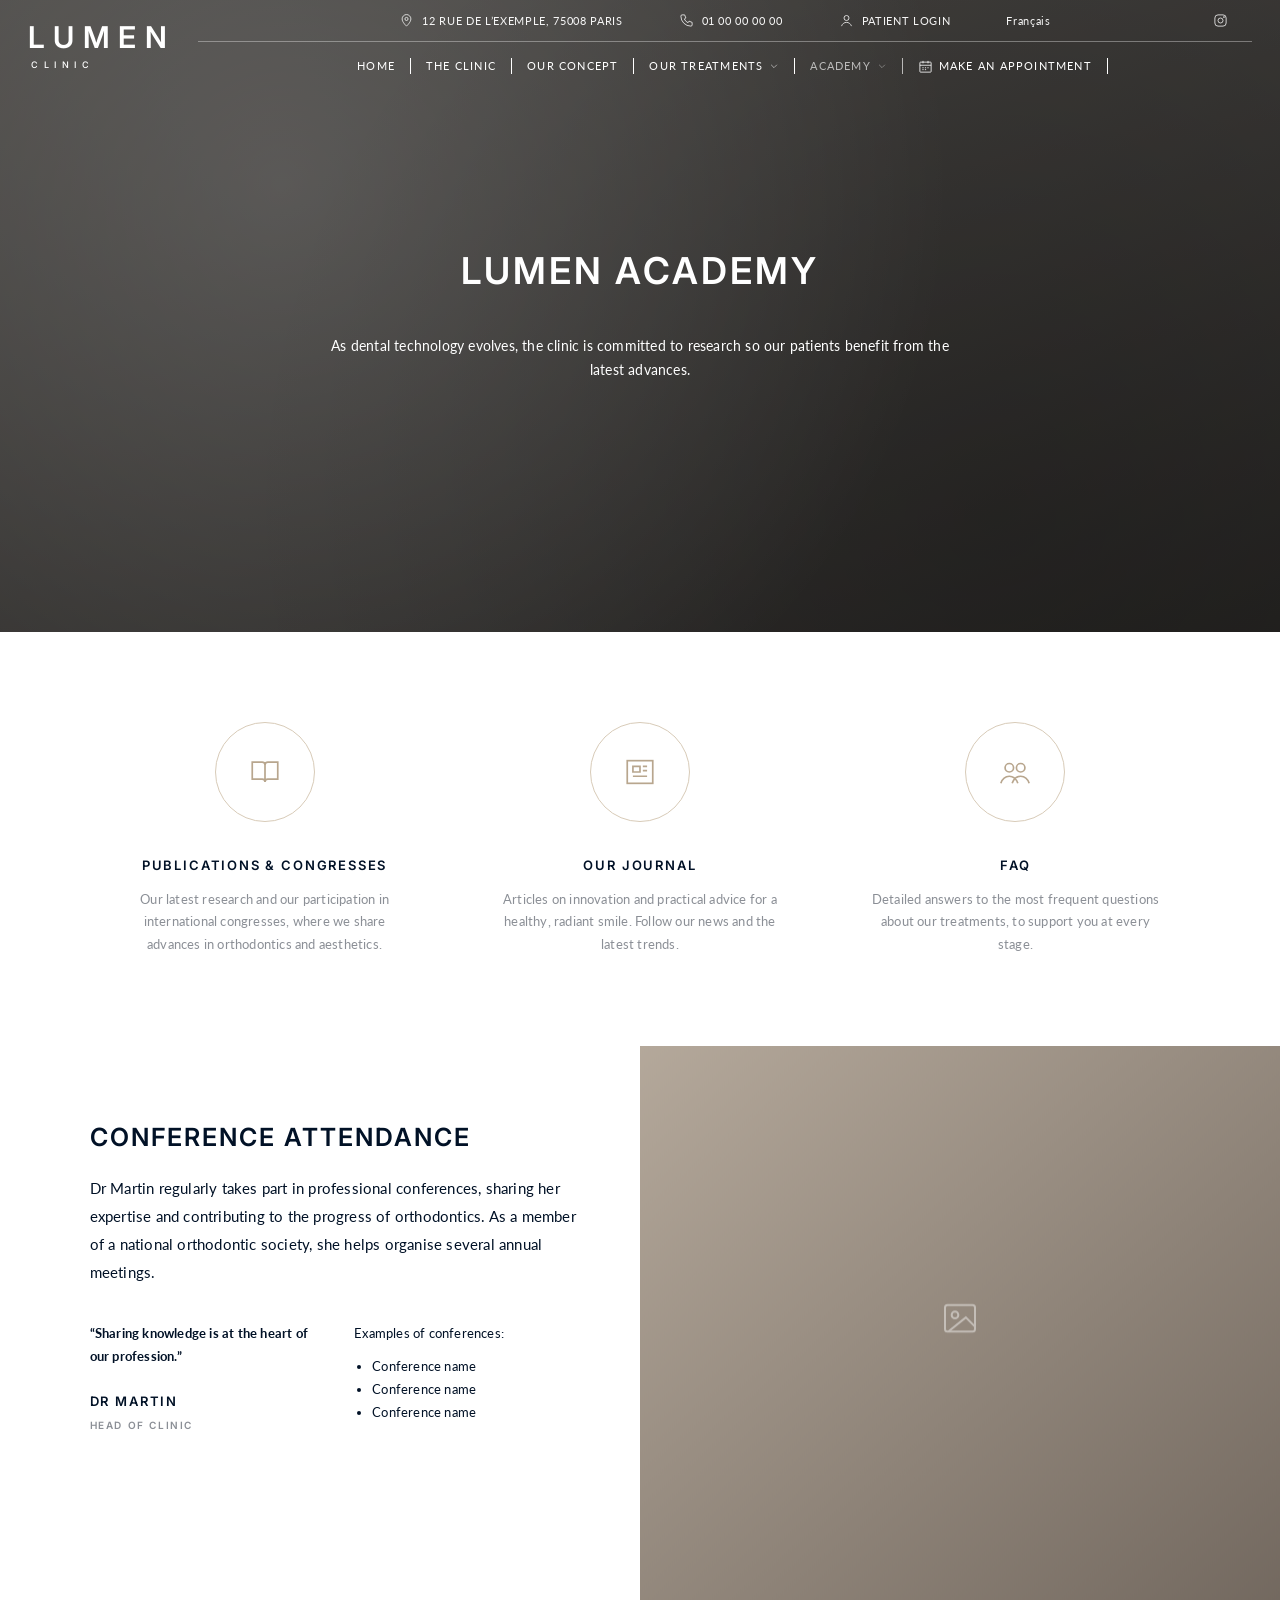
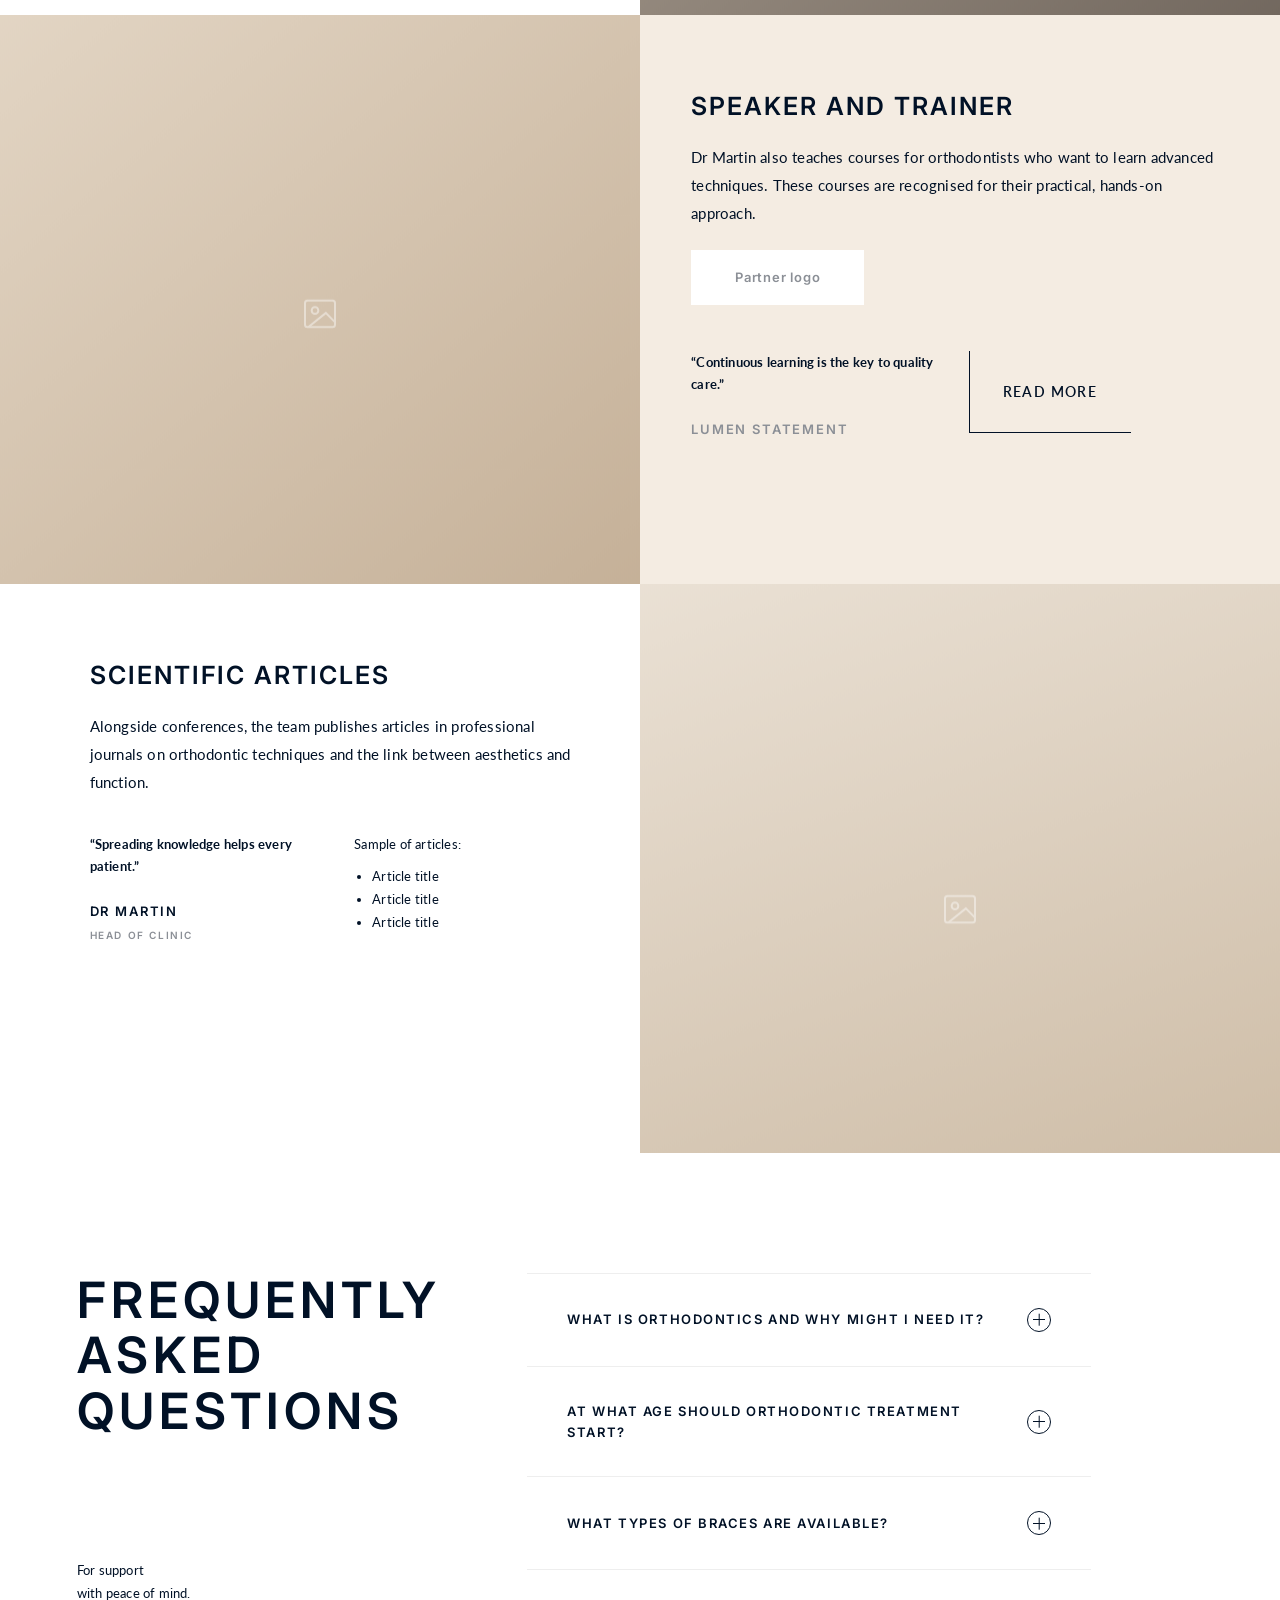
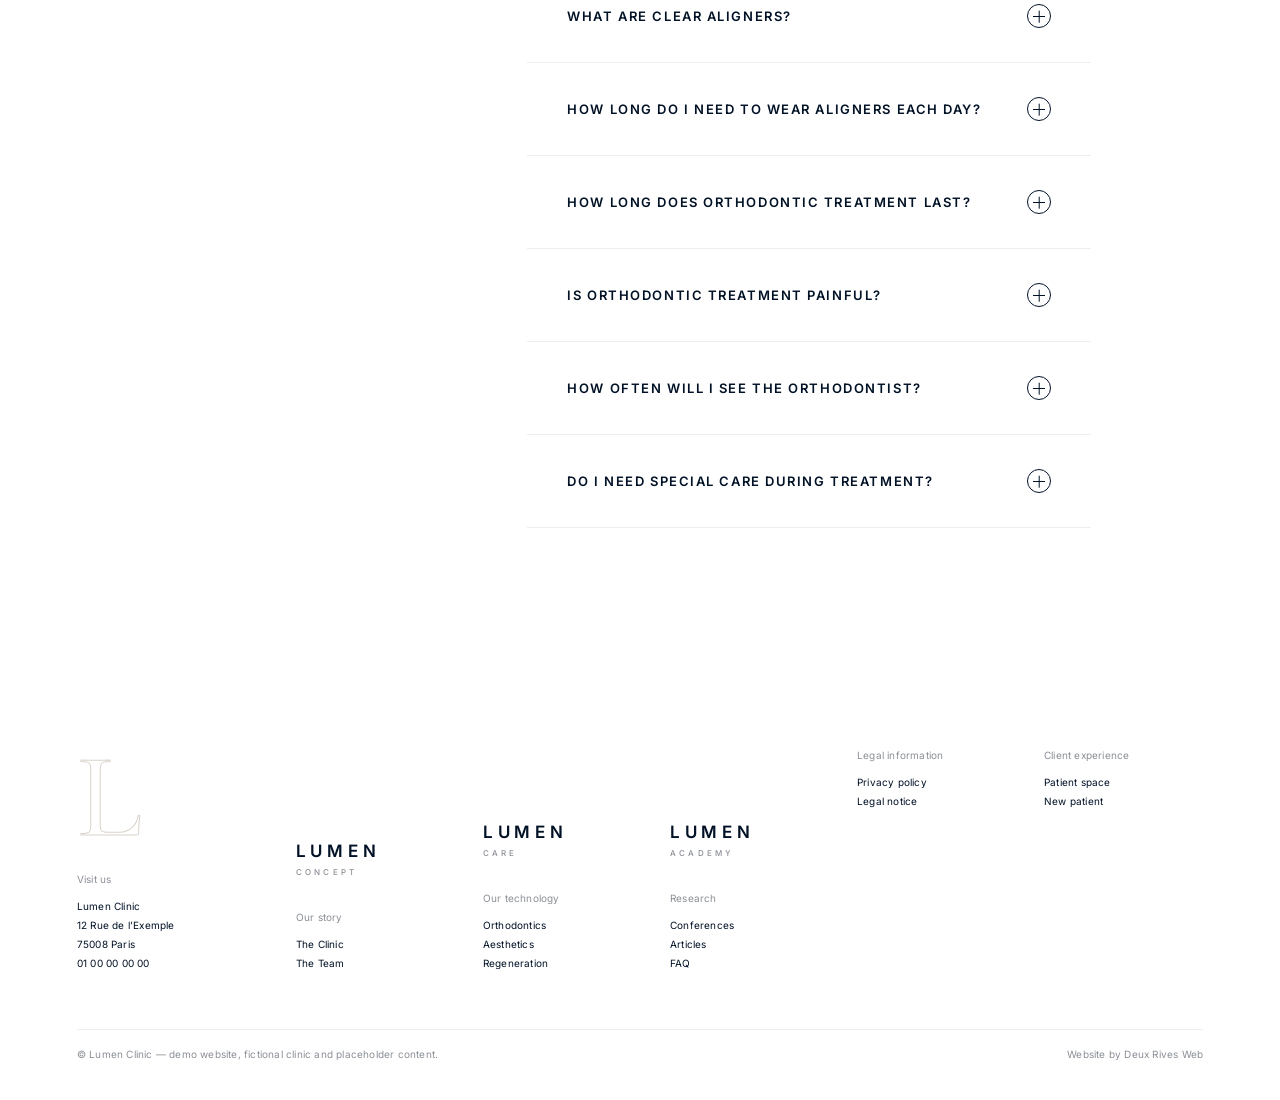
==== academy/index.html @ 7d4338a7 "Add Lumen Clinic demo site with matched animations and scroll fix Static 8-page clinic website templ" ====
<!DOCTYPE html>
<html lang="en">
<head>
<meta charset="utf-8">
<meta name="viewport" content="width=device-width, initial-scale=1">
<title>Academy — Lumen Clinic</title>
<meta name="description" content="Research, publications, journal and frequently asked questions.">
<link rel="preconnect" href="https://fonts.googleapis.com"><link rel="preconnect" href="https://fonts.gstatic.com" crossorigin>
<link href="https://fonts.googleapis.com/css2?family=Cormorant+Garamond:wght@500&family=Inter:wght@400;500;600&family=Lato:wght@400;600;700&display=swap" rel="stylesheet">
<link rel="stylesheet" href="../assets/style.css">
<noscript><style>.page-trans{display:none}[data-anim],.reveal{opacity:1!important;transform:none!important}</style></noscript>
</head>
<body>
<div class="page-trans" aria-hidden="true"></div>

<a class="sr-only" href="#main">Skip to content</a>
<header class="site-header">
  <div class="inner">
    <a class="logo" href="../" aria-label="Lumen Clinic — home"><span class="w1">LUMEN</span><span class="w2">CLINIC</span></a>
    <div class="right">
      <div class="topbar">
        <a href="#"><svg viewBox="0 0 24 24"><path d="M12 21s-7-6.2-7-11.5A7 7 0 0 1 19 9.5C19 14.8 12 21 12 21z"/><circle cx="12" cy="9.5" r="2.5"/></svg>12 Rue de l’Exemple, 75008 Paris</a>
        <a href="#"><svg viewBox="0 0 24 24"><path d="M5 3h4l2 5-2.5 1.5a11 11 0 0 0 6 6L16 13l5 2v4a2 2 0 0 1-2 2A16 16 0 0 1 3 5a2 2 0 0 1 2-2z"/></svg>01 00 00 00 00</a>
        <a href="#"><svg viewBox="0 0 24 24"><circle cx="12" cy="8" r="4"/><path d="M4 21c1.5-4 4.5-6 8-6s6.5 2 8 6"/></svg>Patient login</a>
        <a class="lang" href="#">Français</a>
        <a class="ig" href="#" aria-label="Instagram"><svg viewBox="0 0 24 24"><rect x="3" y="3" width="18" height="18" rx="5"/><circle cx="12" cy="12" r="4"/><circle cx="17.5" cy="6.5" r=".8"/></svg></a>
      </div>
      <nav class="nav" aria-label="Main"><ul><li><a href="../">Home</a></li><li><a href="../the-clinic/">The Clinic</a></li><li><a href="../our-concept/">Our Concept</a></li><li><a href="../our-treatments/">Our Treatments<svg class="chev" viewBox="0 0 24 24"><path d="M5 9l7 7 7-7"/></svg></a><ul class="sub"><li><a href="../orthodontics/">Orthodontics</a></li><li><a href="../aesthetics/">Aesthetics</a></li><li><a href="../regenerating/">Regenerating</a></li></ul></li><li class="current"><a href="../academy/">Academy<svg class="chev" viewBox="0 0 24 24"><path d="M5 9l7 7 7-7"/></svg></a><ul class="sub"><li><a href="../academy/#research">Research</a></li><li><a href="../academy/#publications">Publications</a></li><li><a href="../academy/#journal">Journal</a></li><li><a href="../academy/#faq">FAQ</a></li></ul></li><li><a href="#" data-book><svg viewBox="0 0 24 24"><rect x="3" y="5" width="18" height="16" rx="1"/><path d="M3 10h18M8 3v4M16 3v4M7 14h2M11 14h2M15 14h2M7 17h2M11 17h2"/></svg>Make an appointment</a></li></ul></nav>
    </div>
    <button class="menu-toggle" type="button">Menu</button>
  </div>
</header>
<div class="scrim"></div>
<aside class="side" aria-label="Menu"><button class="close" type="button" aria-label="Close">×</button><a href="../">Home</a><a href="../the-clinic/">The Clinic</a><a href="../our-concept/">Our Concept</a><a href="../our-treatments/">Our Treatments</a><div class="subl"><a href="../orthodontics/">Orthodontics</a><a href="../aesthetics/">Aesthetics</a><a href="../regenerating/">Regenerating</a></div><a href="../academy/">Academy</a><div class="subl"><a href="../academy/#research">Research</a><a href="../academy/#publications">Publications</a><a href="../academy/#journal">Journal</a><a href="../academy/#faq">FAQ</a></div><a href="#" data-book>Make an appointment</a></aside>
<main id="main">

<section class="hero hero-center" style="min-height:632px"><div class="vid lab shade" data-parallax="0.4"></div>
  <div class="content"><h1 class="t-lg">Lumen Academy</h1><p data-split>As dental technology evolves, the clinic is committed to research so our patients benefit from the latest advances.</p></div>
</section>

<section class="features bg-white">
  <div><div class="ico" data-anim="grow-in"><svg viewBox="0 0 24 24"><path d="M3 5h7a2 2 0 0 1 2 2v12a2 2 0 0 0-2-2H3zM21 5h-7a2 2 0 0 0-2 2v12a2 2 0 0 1 2-2h7z"/></svg></div><h5 class="t-sm" data-anim="fade-in-from-bottom" data-delay="100">Publications &amp; congresses</h5><p data-anim="fade-in-from-bottom" data-delay="100">Our latest research and our participation in international congresses, where we share advances in orthodontics and aesthetics.</p></div>
  <div id="journal"><div class="ico" data-anim="grow-in" data-delay="200"><svg viewBox="0 0 24 24"><rect x="3" y="4" width="18" height="16"/><path d="M7 8h5v4H7zM14 8h3M14 11h3M7 15h10"/></svg></div><h5 class="t-sm" data-anim="fade-in-from-bottom" data-delay="300">Our journal</h5><p data-anim="fade-in-from-bottom" data-delay="300">Articles on innovation and practical advice for a healthy, radiant smile. Follow our news and the latest trends.</p></div>
  <div><div class="ico" data-anim="grow-in" data-delay="400"><svg viewBox="0 0 24 24"><circle cx="8" cy="9" r="3"/><circle cx="16" cy="9" r="3"/><path d="M2 20c1-3 3.5-5 6-5s5 2 6 5M10 20c1-3 3.5-5 6-5s5 2 6 5"/></svg></div><h5 class="t-sm" data-anim="fade-in-from-bottom" data-delay="500">FAQ</h5><p data-anim="fade-in-from-bottom" data-delay="500">Detailed answers to the most frequent questions about our treatments, to support you at every stage.</p></div>
</section>

<section class="split-img bg-white" id="research">
  <div class="txt" data-anim="fade-in-from-bottom"><h2 class="t-md no-split">Conference attendance</h2>
    <p class="lead">Dr Martin regularly takes part in professional conferences, sharing her expertise and contributing to the progress of orthodontics. As a member of a national orthodontic society, she helps organise several annual meetings.</p>
    <div class="meta"><div><b>“Sharing knowledge is at the heart of our profession.”</b><span class="t-sm">Dr Martin</span><br><span class="t-xs muted">Head of clinic</span></div><div>Examples of conferences:<ul><li>Conference name</li><li>Conference name</li><li>Conference name</li></ul></div></div></div>
  <div class="pwrap" data-anim="fade-in"><div class="ph v4" style="" role="img" aria-label="Placeholder image" data-parallax="0.08"></div></div>
</section>

<section class="split-img alt" id="speaker">
  <div class="pwrap" data-anim="fade-in"><div class="ph v1" style="" role="img" aria-label="Placeholder image" data-parallax="0.08"></div></div>
  <div class="txt" data-anim="fade-in-from-bottom"><h2 class="t-md no-split">Speaker and trainer</h2>
    <p class="lead">Dr Martin also teaches courses for orthodontists who want to learn advanced techniques. These courses are recognised for their practical, hands-on approach.</p>
    <span class="logo-box">Partner logo</span>
    <div class="meta"><div><b>“Continuous learning is the key to quality care.”</b><span class="t-sm muted">Lumen statement</span></div><div><a class="btn" href="#">Read more</a></div></div></div>
</section>

<section class="split-img bg-white" id="publications">
  <div class="txt" data-anim="fade-in-from-bottom"><h2 class="t-md no-split">Scientific articles</h2>
    <p class="lead">Alongside conferences, the team publishes articles in professional journals on orthodontic techniques and the link between aesthetics and function.</p>
    <div class="meta"><div><b>“Spreading knowledge helps every patient.”</b><span class="t-sm">Dr Martin</span><br><span class="t-xs muted">Head of clinic</span></div><div>Sample of articles:<ul><li>Article title</li><li>Article title</li><li>Article title</li></ul></div></div></div>
  <div class="pwrap" data-anim="fade-in"><div class="ph v3" style="" role="img" aria-label="Placeholder image" data-parallax="0.08"></div></div>
</section>

<section class="faq bg-white" id="faq">
  <div class="head"><h2 class="t-xl">Frequently<br>asked<br>questions</h2><p>For support<br>with peace of mind.</p></div>
  <div class="acc"><details><summary>What is orthodontics and why might I need it?<i></i></summary><div class="ans"><p>Orthodontics corrects the position of the teeth and jaws. It improves appearance, but also chewing, speech and long-term oral health.</p></div></details><details><summary>At what age should orthodontic treatment start?<i></i></summary><div class="ans"><p>A first check is recommended around age 7. Treatment can then start at the right moment, and adults can be treated at any age.</p></div></details><details><summary>What types of braces are available?<i></i></summary><div class="ans"><p>External braces (metal or ceramic), internal braces placed behind the teeth, clear aligners and removable appliances for children.</p></div></details><details><summary>What are clear aligners?<i></i></summary><div class="ans"><p>A series of transparent, removable trays that move the teeth step by step according to a digital plan.</p></div></details><details><summary>How long do I need to wear aligners each day?<i></i></summary><div class="ans"><p>Usually around 22 hours a day, removing them only to eat and brush your teeth.</p></div></details><details><summary>How long does orthodontic treatment last?<i></i></summary><div class="ans"><p>Most treatments last between 12 and 24 months, depending on the complexity of the case.</p></div></details><details><summary>Is orthodontic treatment painful?<i></i></summary><div class="ans"><p>You may feel some pressure for a few days after each adjustment. It is usually mild and short-lived.</p></div></details><details><summary>How often will I see the orthodontist?<i></i></summary><div class="ans"><p>Generally every 6 to 10 weeks, with some follow-ups possible remotely.</p></div></details><details><summary>Do I need special care during treatment?<i></i></summary><div class="ans"><p>Careful brushing, regular check-ups and a few food precautions with fixed braces.</p></div></details></div>
</section>
</main>

<footer class="site-footer">
  <div class="foot-grid" data-anim="fade-in">
    <div><div class="mark ghost">L</div><h6 style="margin-top:28px">Visit us</h6><address>Lumen Clinic<br>12 Rue de l’Exemple<br>75008 Paris<br>01 00 00 00 00</address></div>
    <div><div class="sub-mark"><b>LUMEN</b><i>CONCEPT</i></div><h6>Our story</h6><a href="../the-clinic/">The Clinic</a><a href="../the-clinic/#team">The Team</a></div>
    <div><div class="sub-mark"><b>LUMEN</b><i>CARE</i></div><h6>Our technology</h6><a href="../orthodontics/">Orthodontics</a><a href="../aesthetics/">Aesthetics</a><a href="../regenerating/">Regeneration</a></div>
    <div><div class="sub-mark"><b>LUMEN</b><i>ACADEMY</i></div><h6>Research</h6><a href="../academy/#research">Conferences</a><a href="../academy/#publications">Articles</a><a href="../academy/#faq">FAQ</a></div>
    <div class="foot-legal"><h6>Legal information</h6><a href="#">Privacy policy</a><a href="#">Legal notice</a></div>
    <div class="foot-legal"><h6>Client experience</h6><a href="#">Patient space</a><a href="#" data-book>New patient</a></div>
  </div>
  <div class="foot-bottom"><span>© Lumen Clinic — demo website, fictional clinic and placeholder content.</span><span>Website by Deux Rives Web</span></div>
</footer>
<div class="modal" role="dialog" aria-modal="true" aria-label="Book an appointment"><div class="card"><button class="x" type="button" aria-label="Close">×</button>
  <h3>In need of an appointment?</h3><p>Book online in a few clicks, or call the clinic and our team will find a slot with you.</p>
  <div class="btn-row"><a class="btn" href="#">Book online</a><a class="btn r" href="#">Call 01 00 00 00 00</a></div></div></div>
<script src="../assets/main.js"></script>
</body>
</html>
---- assets/style.css ----
/* Lumen Clinic — demo template. Layout system rebuilt for Deux Rives Web demos. */
:root{
  --navy:#011126;
  --ink:#0a0a0a;
  --cream:#f4ece2;
  --header:#fcf6ef;
  --blush:#fcf6ef;
  --sand:#eadece;
  --stone:#dacfc0;
  --band:#f2eae4;
  --paper:#f8f2ec;
  --white:#ffffff;
  --muted:#8b8f96;
  --line:rgba(1,17,38,.22);
  --serif:"Cormorant Garamond", Georgia, "Times New Roman", serif;
  --sans:"Lato", "Helvetica Neue", Arial, sans-serif;
  --display:"Inter", "Helvetica Neue", Arial, sans-serif;
  --pad:5vw;
}
*{box-sizing:border-box}
/* Scroll fix vs. the reference site: never combine body{overflow:hidden} with html,body{overscroll-behavior:none}.
   That pair makes <body> a scroll container that swallows wheel/trackpad scrolling in Chromium browsers.
   We clip horizontal overflow with 'clip' (no scroll container is created) and leave overscroll-behavior alone. */
html{overflow-x:clip}
body{overflow-x:clip;margin:0;background:var(--cream);color:var(--navy);font:400 14px/1.75 var(--sans);letter-spacing:.2px;-webkit-font-smoothing:antialiased}
img{max-width:100%;display:block}
a{color:inherit;text-decoration:none}
h1,h2,h3,h4,h5,h6,p{margin:0}
p+p{margin-top:1.25em}
.sr-only{position:absolute;width:1px;height:1px;overflow:hidden;clip:rect(0 0 0 0)}

/* ---------- Type ---------- */
.t-hero{font:600 44px/1.25 var(--sans);letter-spacing:.2em;text-transform:uppercase}
.t-xl{font:600 50px/1.11 var(--display);letter-spacing:.1em;text-transform:uppercase}
.t-lg{font:600 37px/1.2 var(--display);letter-spacing:.08em;text-transform:uppercase}
.t-md{font:600 25px/1.3 var(--display);letter-spacing:.08em;text-transform:uppercase}
.t-sm{font:600 13px/1.5 var(--display);letter-spacing:.14em;text-transform:uppercase}
.t-xs{font:600 10px/1.5 var(--display);letter-spacing:.16em;text-transform:uppercase}
.t-lead{font:400 15px/1.85 var(--sans)}
.t-big-num{font:600 92px/1 var(--display);letter-spacing:.04em}
.center{text-align:center}
.muted{color:var(--muted)}
.white{color:#fff}

/* ---------- Buttons (L-shaped outline) ---------- */
.btn{position:relative;display:inline-flex;align-items:center;justify-content:center;min-height:82px;padding:0 34px;font:600 14px/1 var(--sans);letter-spacing:.1em;text-transform:uppercase;color:inherit;background:none;border:0;cursor:pointer;transition:background .3s,color .3s}
.btn::before,.btn::after{content:"";position:absolute;background:currentColor;transition:transform .4s ease}
.btn::after{left:0;right:0;bottom:0;height:1px}
.btn::before{top:0;bottom:0;width:1px;left:0}
.btn.r::before{left:auto;right:0}
.btn:hover{background:rgba(1,17,38,.05)}
.btn.light:hover{background:rgba(255,255,255,.1)}
.btn:hover::after{transform:scaleX(1.06)}
.btn-row{display:flex;gap:24px;flex-wrap:wrap}

/* ---------- Placeholder media ---------- */
.ph{position:relative;overflow:hidden;background:linear-gradient(140deg,#d9ccbb,#b8a690);min-height:120px}
.ph::after{content:"";position:absolute;inset:0;background:url("data:image/svg+xml,%3Csvg xmlns='http://www.w3.org/2000/svg' viewBox='0 0 24 24' fill='none' stroke='white' stroke-width='1.2'%3E%3Crect x='3' y='4' width='18' height='16' rx='1.5'/%3E%3Ccircle cx='9' cy='10' r='2'/%3E%3Cpath d='M21 17l-5.5-5.5L5 20'/%3E%3C/svg%3E") center/40px no-repeat;opacity:.45}
.ph.v1{background:linear-gradient(140deg,#e4d7c6,#c3ae95)}
.ph.v2{background:linear-gradient(140deg,#cfc6bb,#8f857a)}
.ph.v3{background:linear-gradient(160deg,#ebe2d6,#cbb9a2)}
.ph.v4{background:linear-gradient(140deg,#b9ad9f,#6f655c)}
.ph.v5{background:linear-gradient(140deg,#d8d2c9,#a69d92)}
.ph.v6{background:linear-gradient(140deg,#e9dccb,#d0b89b)}
.ph.dark{background:linear-gradient(140deg,#4a4642,#1e1c1a)}
.ph.noicon::after{display:none}
.ph.person::after{background-image:url("data:image/svg+xml,%3Csvg xmlns='http://www.w3.org/2000/svg' viewBox='0 0 24 24' fill='none' stroke='white' stroke-width='1.1'%3E%3Ccircle cx='12' cy='8' r='4'/%3E%3Cpath d='M4 21c1.5-4.5 5-6.5 8-6.5s6.5 2 8 6.5'/%3E%3C/svg%3E");background-size:70px}
.ph img{width:100%;height:100%;object-fit:cover}
/* "video" backgrounds */
.vid{position:absolute;inset:0;overflow:hidden;background:#a9a39b}
.vid::before{content:"";position:absolute;inset:-20%;background:radial-gradient(circle at 30% 40%,rgba(255,255,255,.22),transparent 45%),radial-gradient(circle at 70% 65%,rgba(0,0,0,.18),transparent 50%);animation:drift 18s ease-in-out infinite alternate}
.vid.dark{background:#0a0a0a}
.vid.dark::before{background:radial-gradient(circle at 50% 50%,rgba(255,255,255,.06),transparent 60%)}
.vid.warm{background:linear-gradient(160deg,#c9bba8,#8d7f70)}
.vid.sky{background:linear-gradient(180deg,#a8c3dc 0%,#d9c7b5 70%)}
.vid.lab{background:linear-gradient(160deg,#6d6a66,#2b2927)}
@keyframes drift{from{transform:translate(-3%,-2%) scale(1)}to{transform:translate(3%,2%) scale(1.08)}}
.shade::after{content:"";position:absolute;inset:0;background:rgba(0,0,0,.28)}

/* ---------- Header ---------- */
.site-header{position:fixed;top:0;left:0;right:0;z-index:50;color:#fff;transition:background .35s,color .35s,box-shadow .35s}
.site-header.dark-text{color:var(--navy)}
.site-header .inner{display:grid;grid-template-columns:170px 1fr;align-items:center;padding:0 28px}
.logo{display:flex;flex-direction:column;line-height:.9;justify-self:start;padding:18px 0;transition:padding .35s}
.logo .w1{font:600 30px/1 var(--display);letter-spacing:.28em}
.logo .w2{font:500 9px/1 var(--display);letter-spacing:.62em;margin-top:8px;padding-left:3px}
.topbar{display:flex;align-items:center;justify-content:center;gap:56px;height:42px;font:400 11px/1 var(--sans);letter-spacing:.06em;text-transform:uppercase;border-bottom:1px solid currentColor;border-color:rgba(255,255,255,.35);position:relative}
.dark-text .topbar{border-color:var(--line)}
.topbar a{display:inline-flex;align-items:center;gap:8px;opacity:.95}
.topbar .lang{text-transform:none}
.topbar .ig{position:absolute;right:24px}
.topbar svg,.nav svg{width:15px;height:15px;stroke:currentColor;fill:none;stroke-width:1.3}
.nav{display:flex;justify-content:center;align-items:center;height:48px}
.nav>ul{display:flex;list-style:none;margin:0;padding:0;align-items:center}
.nav>ul>li{position:relative;display:flex;align-items:center}
.nav>ul>li>a{display:flex;align-items:center;gap:6px;padding:0 15px;font:400 11px/16px var(--sans);letter-spacing:.11em;text-transform:uppercase;border-right:1px solid currentColor}
.nav>ul>li>a .chev{width:10px;height:10px}
.nav>ul>li>a:hover,.nav>ul>li.current>a{opacity:.65}
.nav .sub{position:absolute;top:100%;left:0;min-width:200px;padding:14px 0;margin:0;list-style:none;background:var(--header);color:var(--navy);opacity:0;visibility:hidden;transform:translateY(6px);transition:.25s;box-shadow:0 12px 30px rgba(1,17,38,.08)}
.nav li:hover>.sub,.nav li:focus-within>.sub{opacity:1;visibility:visible;transform:none}
.nav .sub a{display:block;padding:8px 22px;font:400 11px/1.4 var(--sans);letter-spacing:.11em;text-transform:uppercase}
.nav .sub a:hover{background:var(--cream)}
.menu-toggle{display:none;background:none;border:0;color:inherit;font:600 11px var(--sans);letter-spacing:.16em;text-transform:uppercase;cursor:pointer;justify-self:end}
.site-header.scrolled{background:var(--header);color:var(--navy);box-shadow:0 1px 0 rgba(1,17,38,.06)}
.site-header.scrolled .topbar{height:0;overflow:hidden;border:0}
.site-header.scrolled .logo{padding:8px 0}
.site-header.scrolled .logo .w1{font-size:18px}
.site-header.scrolled .logo .w2{font-size:6px;margin-top:5px}
.site-header.scrolled .nav{height:44px}

/* side panel (mobile) */
.side{position:fixed;inset:0 0 0 auto;width:min(420px,100%);background:var(--navy);color:#fff;z-index:80;transform:translateX(100%);transition:transform .45s cubic-bezier(.2,.7,.2,1);padding:90px 44px 40px;overflow:auto}
.side.open{transform:none}
.side a{display:block;padding:10px 0;font:600 15px var(--display);letter-spacing:.14em;text-transform:uppercase}
.side .subl a{font:400 12px var(--sans);padding:6px 0 6px 18px;opacity:.75}
.side .close{position:absolute;top:28px;right:32px;background:none;border:0;color:#fff;font-size:28px;cursor:pointer}
.scrim{position:fixed;inset:0;background:rgba(1,17,38,.35);z-index:70;opacity:0;visibility:hidden;transition:.3s}
.scrim.open{opacity:1;visibility:visible}

/* ---------- Generic layout ---------- */
.sec{position:relative;padding:75px var(--pad)}
.wrap{max-width:1180px;margin:0 auto}
.bg-cream{background:var(--cream)}.bg-blush{background:var(--blush)}.bg-white{background:#fff}.bg-band{background:var(--band)}.bg-sand{background:var(--sand)}.bg-paper{background:var(--paper)}
.bg-fade{background:linear-gradient(180deg,#fff 0%,var(--cream) 100%)}
.grid{display:grid;gap:40px}

/* ---------- Heroes ---------- */
.hero{position:relative;min-height:max(100vh,632px);display:flex;flex-direction:column;justify-content:center;color:#fff;overflow:hidden}
.hero .content{position:relative;z-index:2}
.hero-split{display:grid;grid-template-columns:1fr 1fr;align-items:center;padding:0 3vw}
.hero-split h1:first-child{justify-self:center}
.hero-split h1:last-child{justify-self:center}
.hero-actions{position:absolute;left:0;right:0;bottom:6vh;display:flex;justify-content:space-between;padding:0 6vw;z-index:2}
.hero-center{text-align:center;padding:0 12vw}
.hero-center p{max-width:620px;margin:40px auto 0}

/* Home: intro with monogram + rotating word */
.intro{display:grid;grid-template-columns:47% 34%;justify-content:space-between;align-items:center;padding:20px 8vw 75px 3vw}
.monogram{font:500 300px/0.8 var(--serif);color:var(--navy);text-align:center;letter-spacing:-.04em;user-select:none}
.monogram small{font-size:.42em;vertical-align:.95em;margin-right:.04em}
.intro .copy{text-align:center}
.intro .copy h4{font:400 15px/1.85 var(--sans);margin-bottom:38px}

/* Home: the clinic split */
.clinic-split{display:grid;grid-template-columns:47% 1fr;background:var(--paper);min-height:508px}
.clinic-split .ph{margin-left:3vw;min-height:508px}
.clinic-split .txt{display:flex;flex-direction:column;align-items:center;justify-content:center;text-align:center;padding:40px 12%}
.clinic-split .txt h4{font:400 15px/1.85 var(--sans);margin:22px 0 32px}

/* Home: treatment hover-lists */
.treat{display:grid;grid-template-columns:1fr 1fr;gap:3vw;align-items:center;padding:60px 6vw}
.treat .list{margin-top:60px}
.treat .list a{display:block;padding:18px 0 16px;font:400 18px/1.4 var(--sans);border-bottom:1px solid var(--line);transition:padding .3s,color .3s}
.treat .list a:hover{padding-left:14px}
.treat .media{position:relative;aspect-ratio:2/1.5;max-height:520px}
.treat .media .ph{position:absolute;inset:0;opacity:0;transition:opacity .5s}
.treat .media .ph.on{opacity:1}
.treat.flip .txt{order:2}
.treat .media.round .ph{-webkit-mask:radial-gradient(circle at 50% 42%,#000 58%,rgba(0,0,0,.92) 59%)}
.rule{height:1px;background:var(--navy);margin:0 6vw;opacity:.85}

/* Home: quote block */
.quote-sec{display:grid;grid-template-columns:50% 1fr;gap:6vw;align-items:center;padding:75px 5vw 75px 0}
.quote-sec .ph{min-height:705px}
.quote-sec blockquote{margin:0 0 30px;font:400 15px/1.85 var(--sans)}
.quote-sec .who{text-align:center;margin-bottom:60px}
.quote-sec .who .t-xs{opacity:.8;display:block;margin-top:4px}
.quote-sec h3{font:400 18px var(--sans);text-transform:uppercase;letter-spacing:.06em;margin-bottom:26px}
.btn-grid{display:grid;grid-template-columns:1fr 1fr;gap:24px 32px}
.btn-grid .btn{min-height:70px;width:100%}

/* Video band */
.band-video{position:relative;height:max(100vh,632px);display:flex;align-items:center;justify-content:center;color:#fff}
.band-video .btn{font:400 60px/1 var(--sans);letter-spacing:.02em;min-height:150px;padding:0 60px;z-index:2}

/* CTA row */
.cta-row{display:grid;grid-template-columns:47% 25% 25%;align-items:center;padding:63px 3vw 126px}
.cta-row p{font:400 15px/1.85 var(--sans);padding-right:4vw}
.cta-row .btn{justify-self:center;min-width:220px}

/* CTA band (inner pages) */
.cta-band{display:grid;grid-template-columns:1fr 1fr;align-items:center;padding:75px 8vw;background:var(--band)}
.cta-band .btn-row{justify-content:flex-end}

/* ---------- Footer ---------- */
.site-footer{background:#fff;padding:101px 6vw 40px}
.foot-grid{display:grid;grid-template-columns:1.2fr repeat(3,1fr) 1fr 1fr;gap:28px;align-items:end}
.foot-grid .mark{font:500 120px/.8 var(--serif);letter-spacing:-.04em}
.foot-grid .mark.ghost{color:transparent;-webkit-text-stroke:1px #d9d2c8}
.sub-mark{display:flex;flex-direction:column;line-height:1;margin-bottom:34px}
.sub-mark b{font:600 17px var(--display);letter-spacing:.28em}
.sub-mark i{font:500 8px var(--display);font-style:normal;letter-spacing:.4em;margin-top:6px;color:var(--muted)}
.foot-grid h6{font:400 10px var(--display);color:var(--muted);margin-bottom:12px}
.foot-grid a,.foot-grid address{display:block;font:400 10px/1.9 var(--display);font-style:normal}
.foot-grid a:hover{text-decoration:underline}
.foot-legal{align-self:start}
.foot-bottom{display:flex;justify-content:space-between;margin-top:56px;padding-top:18px;border-top:1px solid #eee;font:400 10px var(--display);color:var(--muted)}

/* ---------- Booking modal ---------- */
.modal{position:fixed;inset:0;z-index:90;display:grid;place-items:center;background:rgba(1,17,38,.45);opacity:0;visibility:hidden;transition:.3s}
.modal.open{opacity:1;visibility:visible}
.modal .card{background:var(--header);color:var(--navy);padding:56px 60px 48px;width:min(520px,92vw);text-align:center;position:relative}
.modal h3{font:600 22px var(--display);letter-spacing:.1em;text-transform:uppercase;margin-bottom:14px}
.modal p{margin-bottom:30px}
.modal .btn-row{justify-content:center}
.modal .x{position:absolute;top:14px;right:18px;background:none;border:0;font-size:26px;cursor:pointer;color:var(--navy)}

/* ---------- The Clinic page ---------- */
.two-col{display:grid;grid-template-columns:1fr 1fr;gap:5vw;align-items:start}
.cards5{display:grid;grid-template-columns:repeat(5,1fr);gap:20px;margin-top:60px}
.room{position:relative;height:350px;border-radius:4px;overflow:hidden;color:#fff;display:flex;flex-direction:column;justify-content:flex-end;padding:24px}
.room .ph{position:absolute;inset:0}
.room::before{content:"";position:absolute;inset:0;background:linear-gradient(180deg,rgba(0,0,0,0) 35%,rgba(0,0,0,.6));z-index:1}
.room svg{position:relative;z-index:2;width:26px;height:26px;stroke:#fff;fill:none;stroke-width:1.2;margin-bottom:14px}
.room span{position:relative;z-index:2}
.tech{display:grid;grid-template-columns:40% 50%;gap:10%;align-items:center;padding:20px 5vw 75px}
.tech h2{margin-bottom:26px}
.tech p b{font-weight:700}
.story{display:grid;grid-template-columns:50% 40%;gap:5%;align-items:center;background:#fff}
.story .ph{min-height:479px}
.story h2{margin-bottom:22px}
.team{display:grid;grid-template-columns:36% 46%;gap:5%;padding:75px 6vw}
.team .people{display:grid;grid-template-columns:1fr 1fr;gap:40px 30px}
.team .ph{height:220px;background:linear-gradient(180deg,var(--cream),#e3d6c5)}
.team h4{font:400 17px var(--sans);margin-top:14px}
.team .role{font-size:13px}
.counters{display:grid;grid-template-columns:1fr 1fr;align-items:center;padding:75px 6vw}
.counter{text-align:center;margin:10px 0 34px}
.counter sup{font:600 30px var(--display);vertical-align:2.2em;margin-left:4px}
.counter .cap{font:400 13px var(--sans);text-transform:uppercase;letter-spacing:.06em;margin-top:12px}
.counters .visit{text-align:center}
.counters .visit .btn-row{justify-content:center;margin-top:40px}
.map{position:relative;margin:0 8vw 80px;height:524px;background-color:#e9e7e3;background-image:linear-gradient(#fff 2px,transparent 2px),linear-gradient(90deg,#fff 2px,transparent 2px),linear-gradient(rgba(0,0,0,.04) 1px,transparent 1px),linear-gradient(90deg,rgba(0,0,0,.04) 1px,transparent 1px);background-size:120px 90px,150px 110px,30px 30px,30px 30px;overflow:hidden}
.map .pin{position:absolute;left:49%;top:46%;width:16px;height:16px;border-radius:50%;background:var(--navy);box-shadow:0 0 0 6px rgba(1,17,38,.15)}
.map .info{position:absolute;left:5%;top:9%;width:420px;background:var(--navy);color:#fff;padding:36px 40px}
.map .info h5{margin:20px 0 6px}.map .info h5:first-child{margin-top:0}

/* ---------- Concept page ---------- */
.narrow{max-width:59%}
.diag .text{max-width:60%;margin-left:9vw}
.video-box{position:relative;margin:70px 9vw 0;aspect-ratio:16/9;max-height:680px}
.video-box .play{position:absolute;left:50%;top:50%;width:84px;height:84px;margin:-42px;border:1px solid #fff;border-radius:50%;display:grid;place-items:center;z-index:2;cursor:pointer;background:rgba(255,255,255,.08)}
.video-box .play::before{content:"";border-left:18px solid #fff;border-top:11px solid transparent;border-bottom:11px solid transparent;margin-left:5px}
.steps{display:grid;grid-template-columns:22% 30% 22%;gap:4%;margin:70px 0 0 9vw}
.steps .tabs{position:sticky;top:120px;align-self:start;border-left:1px solid var(--line);padding-left:24px}
.steps .tab{display:block;margin-bottom:36px;color:#a9a9a9;transition:color .4s}
.steps .tab.on{color:var(--navy)}
.steps .tab h4{font:600 20px var(--display);letter-spacing:.08em;text-transform:uppercase}
.steps .tab p{font-size:13px;margin-top:6px;color:inherit;opacity:.8}
.step-body{min-height:520px;padding-top:4px}
.step-body .btn{margin-top:40px}
.step-media{display:flex;flex-direction:column;gap:120px}
.step-media .ph{height:388px}

/* ---------- Treatments overview ---------- */
.commit{display:grid;grid-template-columns:repeat(3,1fr);gap:6vw;padding:50px 0 0}
.commit h5{margin-bottom:24px}
.commit p{max-width:250px;font-size:13px}
.tlist{display:grid;grid-template-columns:24% 44% 20%;gap:4%;margin-top:50px}
.tlist .nav-side{position:sticky;top:130px;align-self:start;border-left:1px solid var(--line);padding-left:24px}
.tlist .nav-side a{display:block;font:600 17px var(--display);letter-spacing:.12em;text-transform:uppercase;color:#a6a6a6;margin-bottom:28px;transition:color .3s}
.tlist .nav-side a.on{color:var(--navy)}
.tblock{min-height:640px;padding-bottom:80px}
.tblock h3{margin-bottom:24px}
.tblock h6{margin:24px 0 6px}
.tblock .btn{margin-top:30px}
.timg .ph{height:384px;margin-bottom:256px}
.feedback-head{display:grid;grid-template-columns:1fr 1fr;align-items:center;padding:75px 8vw 0}
.feedback-head .btn-row{justify-content:flex-end}
.carousel{position:relative;overflow:hidden;padding:60px 0 100px}
.carousel .track{display:flex;gap:4vw;transition:transform .6s cubic-bezier(.2,.7,.2,1)}
.review{flex:0 0 38vw;opacity:.35;transition:opacity .5s;text-align:center}
.review.on{opacity:1}
.review .bubble{position:relative;display:flex;gap:22px;text-align:left;background:var(--header);border-radius:12px;padding:30px 36px;font:700 12px/1.7 var(--sans);box-shadow:0 18px 40px rgba(1,17,38,.08)}
.review .bubble::after{content:"";position:absolute;left:50%;bottom:-10px;margin-left:-10px;border:10px solid transparent;border-bottom:0;border-top-color:var(--header)}
.review:not(.on) .bubble{background:none;box-shadow:none;font-weight:400}
.review:not(.on) .bubble::after{display:none}
.review .q{font:700 70px/0.8 Georgia,serif;color:#b9b2a8}
.review .name{display:block;margin-top:34px;font:600 12px var(--display);letter-spacing:.14em;text-transform:uppercase}
.review .note{display:block;font:400 10px var(--sans);color:var(--muted);margin-top:4px}
.car-nav{display:flex;justify-content:center;gap:14px;margin-top:30px}
.car-nav button{width:44px;height:44px;border-radius:50%;border:0;background:#fff;box-shadow:0 6px 18px rgba(1,17,38,.12);cursor:pointer;font-size:18px;color:var(--navy)}

/* ---------- Treatment detail pages ---------- */
.d-hero{display:grid;grid-template-columns:44% 44%;justify-content:space-between;align-items:center;padding:150px 6vw 101px;background:var(--sand);min-height:636px}
.d-hero h1{font:600 56px/1.2 var(--sans);letter-spacing:.2em;text-transform:uppercase;margin-bottom:46px}
.d-hero h5{margin-bottom:34px}
.typed{color:#4b5563;border-right:2px solid currentColor;padding-right:2px;animation:caret 1s steps(1) infinite}
@keyframes caret{50%{border-color:transparent}}
.d-hero h4{font:400 18px/1.6 var(--sans);max-width:420px}
.arch{border-radius:999px 999px 0 0;height:548px;width:100%;max-width:469px;justify-self:center}
.explore{position:relative;padding:50px 8vw 75px;overflow:hidden}
.explore .ghost{position:absolute;left:50%;top:40px;transform:translateX(-50%);font:500 330px/1 var(--serif);color:rgba(255,255,255,.55);z-index:0;pointer-events:none}
.explore h2{position:relative;margin-bottom:60px}
.cards{position:relative;display:grid;gap:4vw}
.cards.c4{grid-template-columns:repeat(4,1fr)}
.cards.c3{grid-template-columns:repeat(3,1fr)}
.card .ph{aspect-ratio:4/5}
.card h5{margin:22px 0 10px}
.card p{font-size:13px}
.detail{display:grid;grid-template-columns:30% 42%;gap:10%;padding:25px 8vw 300px;position:relative}
.detail .stick{position:sticky;top:160px;align-self:start}
.detail .stick .count{font:400 13px var(--sans);margin-bottom:24px}
.detail .stick h3{margin-bottom:14px;transition:opacity .3s}
.detail .stick p{font-size:13px;line-height:1.85;transition:opacity .3s}
.dcards>div{display:flex;flex-direction:column;gap:160px}
.dcard{position:relative;background:#fff;padding:50px 40px 0}
.dcard .num{position:absolute;left:-180px;top:-10px;font:400 330px/1 var(--serif);color:rgba(255,255,255,.6);z-index:-1}
.dcard h2{font:400 37px/1.2 var(--sans)}
.dcard .kind{font:400 25px var(--sans);margin:8px 0 26px}
.dcard hr{border:0;border-top:1px solid var(--line);margin:0 0 26px}
.dcard ul{margin:0;padding-left:18px;font-size:16px;line-height:1.55}
.dcard li{margin-bottom:6px}
.dcard .dur{display:flex;gap:16px;align-items:center;font-size:13px;margin:30px 0 40px}
.dcard .dur svg{width:26px;height:26px;flex:none;stroke:var(--navy);fill:none;stroke-width:1.6}

/* ---------- Academy ---------- */
.features{display:grid;grid-template-columns:repeat(3,1fr);gap:4vw;padding:90px 8vw;text-align:center}
.features .ico{width:100px;height:100px;border:1px solid #d8cbb8;border-radius:50%;display:grid;place-items:center;margin:0 auto 34px}
.features .ico svg{width:34px;height:34px;stroke:#b8a68e;fill:none;stroke-width:1.2}
.features p{color:var(--muted);font-size:13px;max-width:290px;margin:12px auto 0}
.split-img{display:grid;grid-template-columns:50% 50%;min-height:569px}
.split-img .txt{padding:75px 8% 60px 14%}
.split-img .txt h2{margin-bottom:22px}
.split-img .txt .lead{font:400 15px/1.85 var(--sans)}
.split-img .meta{display:grid;grid-template-columns:1fr 1fr;gap:30px;margin-top:36px;font-size:13px}
.split-img .meta b{display:block;margin-bottom:22px}
.split-img .meta ul{margin:10px 0 0;padding-left:18px}
.split-img .ph{min-height:569px}
.split-img.alt{background:var(--cream)}
.split-img.alt .txt{padding:75px 10% 60px 8%}
.logo-box{display:inline-flex;align-items:center;justify-content:center;background:#fff;width:173px;height:55px;margin:22px 0 10px;font:600 13px var(--display);letter-spacing:.06em;color:var(--muted)}
.faq{display:grid;grid-template-columns:33% 50%;gap:7%;padding:120px 6vw}
.faq .head{position:sticky;top:140px;align-self:start}
.faq .head p{margin-top:120px;font-size:13px}
.acc{border-top:1px solid #eee}
.acc details{border-bottom:1px solid #eee}
.acc summary{list-style:none;display:flex;justify-content:space-between;gap:30px;align-items:center;padding:34px 40px 34px 40px;cursor:pointer;font:600 13px/1.6 var(--display);letter-spacing:.12em;text-transform:uppercase}
.acc summary::-webkit-details-marker{display:none}
.acc summary i{flex:none;width:24px;height:24px;border:1.4px solid var(--navy);border-radius:50%;position:relative}
.acc summary i::before,.acc summary i::after{content:"";position:absolute;left:5px;right:5px;top:50%;height:1.4px;margin-top:-.7px;background:var(--navy);transition:transform .3s}
.acc summary i::after{transform:rotate(90deg)}
.acc details[open] summary i::after{transform:rotate(0)}
.acc .ans{padding:0 40px 34px;font-size:14px}

/* ---------- Responsive ---------- */
@media (max-width:1100px){
  .topbar{display:none}
  .nav{display:none}
  .menu-toggle{display:block}
  .site-header .inner{grid-template-columns:1fr auto;padding:0 22px}
  .t-hero{font-size:30px}
  .t-xl{font-size:36px}
  .t-lg{font-size:28px}
}
@media (max-width:860px){
  :root{--pad:6vw}
  .hero-split,.intro,.clinic-split,.treat,.quote-sec,.cta-row,.cta-band,.two-col,.tech,.story,.team,.counters,.d-hero,.detail,.split-img,.faq,.feedback-head,.tlist,.steps{grid-template-columns:1fr}
  .hero-split{gap:18px;text-align:center}
  .hero-actions{position:static;justify-content:center;gap:16px;margin-top:40px}
  .monogram{font-size:180px}
  .treat.flip .txt{order:0}
  .quote-sec{padding:40px 6vw}.quote-sec .ph{min-height:360px}
  .cta-row{gap:20px;padding:40px 6vw 80px}.cta-row p{padding:0}
  .cta-band .btn-row,.feedback-head .btn-row{justify-content:flex-start;margin-top:30px}
  .cards5{grid-template-columns:1fr 1fr}
  .cards.c4,.cards.c3,.commit,.features{grid-template-columns:1fr 1fr}
  .story .ph{min-height:300px}.story .txt{padding:40px 6vw}
  .map .info{position:relative;left:0;top:0;width:auto}
  .map{height:auto;margin:0 6vw 60px}
  .d-hero{padding-top:120px;gap:40px}.d-hero h1{font-size:34px}
  .detail .stick,.steps .tabs,.tlist .nav-side,.faq .head{position:static}
  .dcard .num{display:none}
  .split-img .txt,.split-img.alt .txt{padding:50px 6vw}
  .split-img .ph{min-height:320px}
  .foot-grid{grid-template-columns:1fr 1fr}
  .review{flex-basis:80vw}
  .narrow,.diag .text{max-width:none;margin-left:0}
  .steps{margin-left:0}.step-media{display:none}
  .timg{display:none}
  .band-video .btn{font-size:34px;min-height:110px}
  .btn{min-height:64px}
}
@media (max-width:520px){
  .cards5,.cards.c4,.cards.c3,.commit,.features,.btn-grid{grid-template-columns:1fr}
}
@media (max-width:1100px){ .site-header .right{display:none} }
.detail,.explore{isolation:isolate}
.btn{white-space:nowrap}
@media (max-width:860px){ .btn{padding:0 22px} .band-video .btn{padding:0 26px;font-size:30px} }

/* =================== Animations (matched to the reference) =================== */
/* Page transition — centre mask reveal */
.page-trans{position:fixed;inset:0;z-index:999;pointer-events:none;overflow:hidden}
.page-trans::before{content:"";position:absolute;left:50%;top:50%;width:0;height:0;border-radius:50%;transform:translate(-50%,-50%);box-shadow:0 0 0 160vmax var(--cream);transition:width 1.1s cubic-bezier(.25,1,.5,1),height 1.1s cubic-bezier(.25,1,.5,1)}
.page-trans.open::before{width:290vmax;height:290vmax}
.page-trans.cover::before{width:0;height:0;transition-duration:.6s;transition-timing-function:cubic-bezier(.7,0,.3,1)}

/* Entrance animations (Salient column/element animations) */
[data-anim]{transition:opacity 1.1s cubic-bezier(.22,.7,.32,1),transform 1.3s cubic-bezier(.22,.7,.32,1)}
[data-anim]:not(.in){opacity:0}
[data-anim="fade-in-from-bottom"]:not(.in){transform:translate3d(0,100px,0)}
[data-anim="fade-in-from-left"]:not(.in){transform:translate3d(-100px,0,0)}
[data-anim="fade-in-from-right"]:not(.in){transform:translate3d(100px,0,0)}
[data-anim="grow-in"]:not(.in){transform:scale(.75)}
.reveal:not(.in):not([data-anim]){opacity:0}

/* Split headings — line reveal by word */
.sw{display:inline-block;overflow:hidden;vertical-align:top;padding-bottom:.08em;margin-bottom:-.08em}
.si{display:inline-block;transform:translate3d(0,108%,0);opacity:0;transition:transform 1.1s cubic-bezier(.25,1,.5,1),opacity 1.1s cubic-bezier(.25,1,.5,1)}
.in .si,.in.si{transform:none;opacity:1}

/* Rotating words (horizontal slide) */
.rw-title{display:block}
.rw{position:relative;display:inline-block;vertical-align:top;height:1.35em;overflow:hidden;transition:width .8s cubic-bezier(.2,1,.3,1)}
.rw-w{position:absolute;left:0;top:0;white-space:nowrap;opacity:0;transform:translate3d(-100%,0,0);transition:transform .8s cubic-bezier(.2,1,.3,1),opacity .8s cubic-bezier(.2,1,.3,1)}
.rw-w.on{opacity:1;transform:none}
.rw-w.out{opacity:0;transform:translate3d(-100%,0,0)}
.rw-w.pre{transition:none;transform:translate3d(-100%,0,0)}
.intro .rw-title{font:600 clamp(26px,2.9vw,39px)/54px var(--sans);letter-spacing:.12em;text-transform:uppercase;margin-bottom:22px;text-align:center}
.intro .rw{height:54px}
.d-hero .rw{color:#4b5563;height:1.3em}

/* Simple slider (The clinic) */
.simple-slider{position:relative;overflow:hidden;cursor:grab;touch-action:pan-y;margin-left:3vw;min-height:508px}
.simple-slider:active{cursor:grabbing}
.ss-track{display:flex;height:100%;position:absolute;inset:0}
.ss-cell{flex:0 0 100%;height:100%}
.ss-cell .ph{height:100%;min-height:0;margin:0}
.clinic-split .simple-slider .ph{margin-left:0}

/* Home treatment rows: list hover swaps the image */
.treat{min-height:90vh}
.treat .media .ph{transition:opacity .6s ease}

/* Image hover zoom (quote block) */
.zoom-wrap{overflow:hidden}
.zoom-wrap .ph{height:100%;transition:transform 1s cubic-bezier(.25,1,.5,1)}
.zoom-wrap:hover .ph{transform:scale(1.13)}
.quote-sec .zoom-wrap{min-height:705px}
.quote-sec .zoom-wrap .ph{min-height:705px}

/* Clip-path background reveal (video band) */
.clip-reveal .vid{clip-path:inset(18% 22% 18% 22%);transition:clip-path 1.6s cubic-bezier(.25,1,.5,1)}
.clip-reveal.clip-in .vid{clip-path:inset(0 0 0 0)}

/* Parallax helpers */
[data-parallax]{will-change:transform}
.vid[data-parallax]{top:-25%;bottom:-25%}
.pwrap{position:relative;overflow:hidden}
.pwrap>.ph{position:absolute;left:0;right:0;top:-12%;bottom:-12%;min-height:0}
[data-scrollmove]{will-change:transform}

/* The Clinic: hover-description cards with long zoom */
.room{transition:transform .5s cubic-bezier(.25,1,.5,1),box-shadow .5s}
.room .ph{transition:transform 1.6s cubic-bezier(.25,1,.5,1)}
.room::before{transition:background .5s}
.room .lbl{position:relative;z-index:2;transition:transform .5s cubic-bezier(.25,1,.5,1)}
.room .desc{display:block;max-height:0;opacity:0;overflow:hidden;font:400 13px/1.5 var(--sans);letter-spacing:0;text-transform:none;margin-top:0;transition:max-height .5s,opacity .5s .1s,margin .5s}
.room:hover{transform:translateY(-6px);box-shadow:0 24px 44px rgba(1,17,38,.22)}
.room:hover .ph{transform:scale(1.1)}
.room:hover::before{background:linear-gradient(180deg,rgba(1,17,38,.1) 10%,rgba(1,17,38,.82))}
.room:hover .desc{max-height:80px;opacity:1;margin-top:12px}

/* Treatment cards: image above text + underline on hover */
.card .imgw{overflow:hidden}
.card .imgw .ph{transition:transform .8s cubic-bezier(.25,1,.5,1)}
.card:hover .imgw .ph{transform:scale(1.06)}
.card h5 span{background:linear-gradient(currentColor,currentColor) 0 100%/0 1px no-repeat;transition:background-size .5s cubic-bezier(.25,1,.5,1);padding-bottom:2px}
.card:hover h5 span{background-size:100% 1px}

/* Scrolling tabs: moving indicator line */
.steps .tabs,.tlist .nav-side{position:sticky}
.tab-line{position:absolute;left:-1px;top:0;width:2px;height:40px;background:var(--navy);transition:transform .5s cubic-bezier(0,0,.34,.96),height .5s cubic-bezier(0,0,.34,.96)}
.steps .tabs{border-left-color:var(--line)}
.steps .tab,.tlist .nav-side a{cursor:pointer}

/* Button hover: solid fill (see-through → filled), 0.45s */
.btn{transition:background-color .45s cubic-bezier(.25,1,.33,1),color .45s cubic-bezier(.25,1,.33,1)}
.btn:hover{background:var(--navy);color:#fff}
.btn.light:hover{background:#fff;color:var(--navy)}
.btn:hover::after{transform:none}

/* FAQ — minimal shadow accordion */
.acc .ans{max-height:0;overflow:hidden;transition:max-height .5s ease;padding:0 40px}
.acc .ans>p{padding-bottom:34px}
.acc details{transition:box-shadow .4s,background .4s}
.acc details.is-open{background:#fff;box-shadow:0 20px 40px rgba(1,17,38,.08)}

/* Map */
.map .map-canvas{position:absolute;inset:0;z-index:0}
.map.has-tiles{background-image:none}
.map .leaflet-tile-pane{filter:grayscale(1) contrast(.95) brightness(1.05)}
.map .info,.map .pin{z-index:500}
.map.has-tiles .pin{display:none}

/* Concept autoplay video placeholder */
.video-box .vid{position:absolute;inset:0}

@media (max-width:860px){
  .simple-slider{margin-left:0;min-height:320px}
  .treat{min-height:0}
  .quote-sec .zoom-wrap,.quote-sec .zoom-wrap .ph{min-height:360px}
  .tab-line{display:none}
}
@media (prefers-reduced-motion:reduce){
  [data-anim],.si,.page-trans{transition:none!important}
  [data-anim]:not(.in),.si{opacity:1!important;transform:none!important}
  .page-trans{display:none}
}

/* Sticky left column in The Team (nectar-sticky-column) */
.team .team-text{position:sticky;top:140px;align-self:start}
@media (max-width:860px){.team .team-text{position:static}}
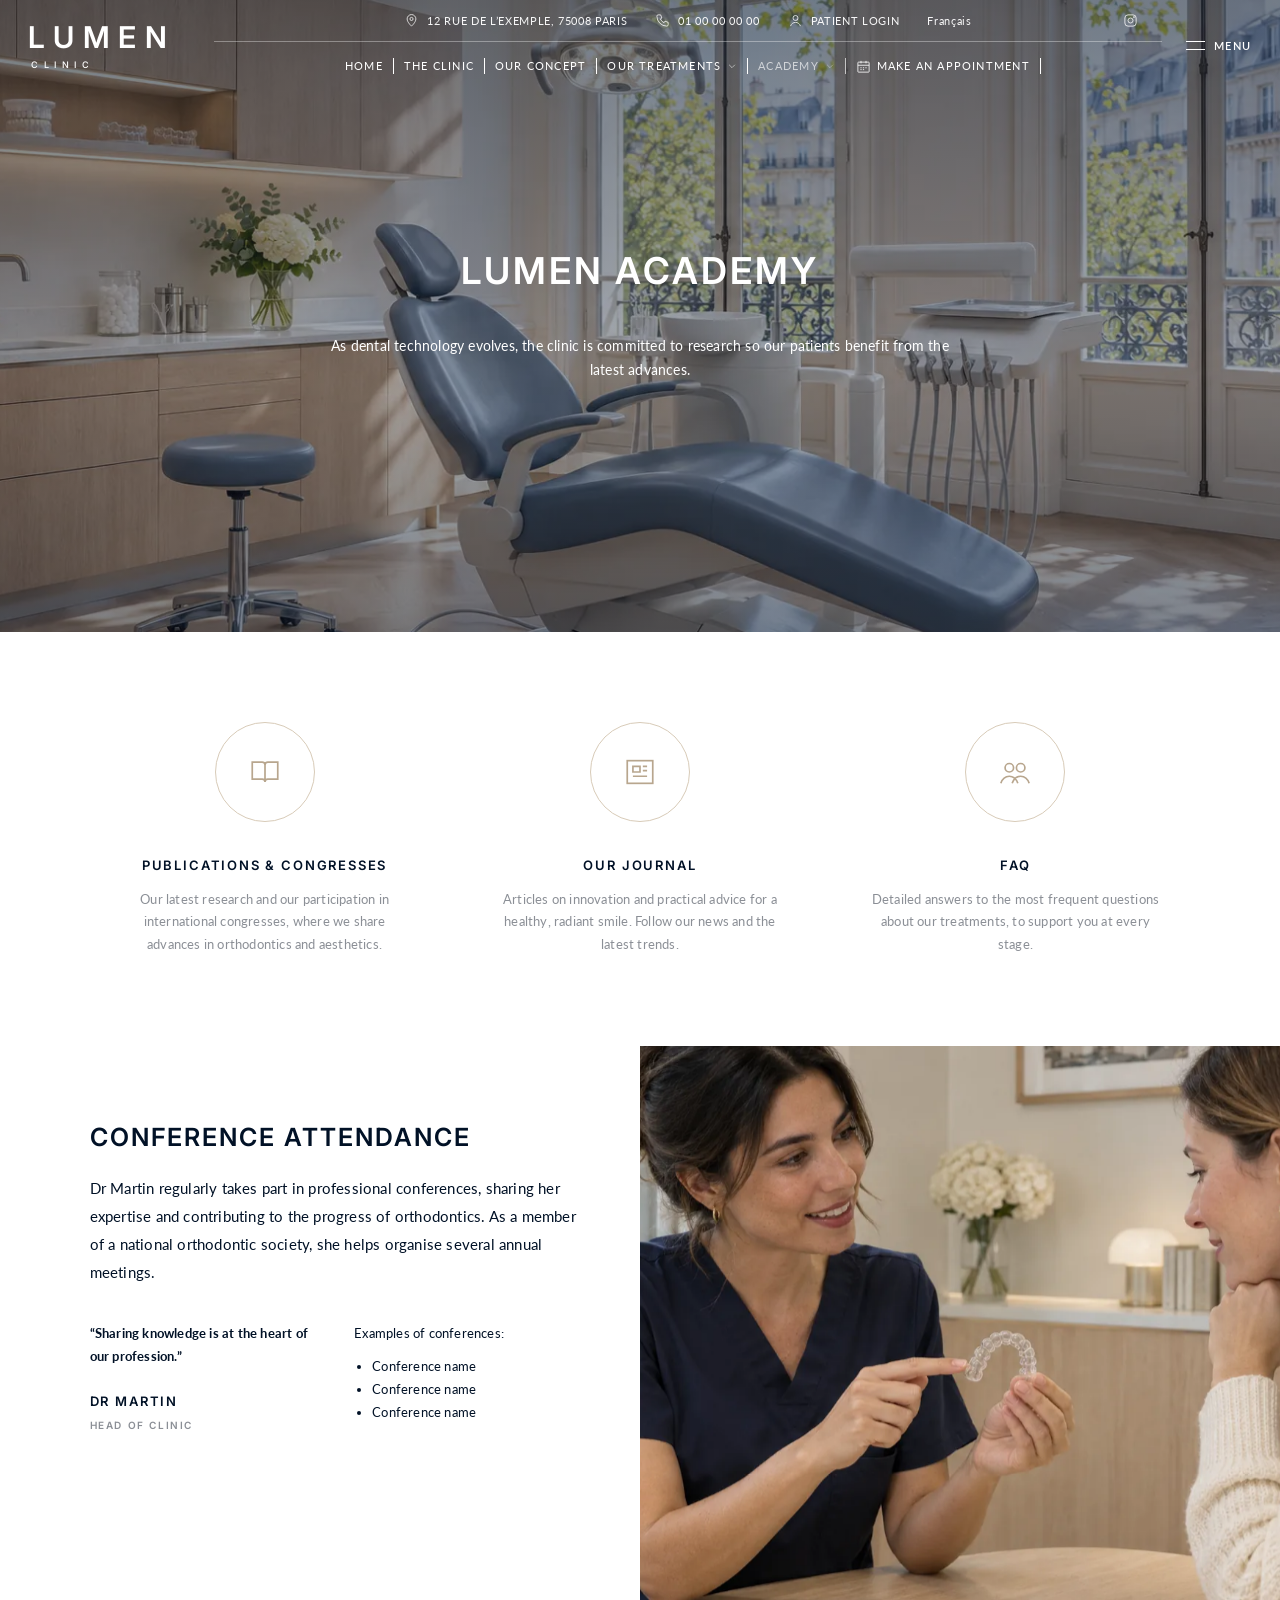
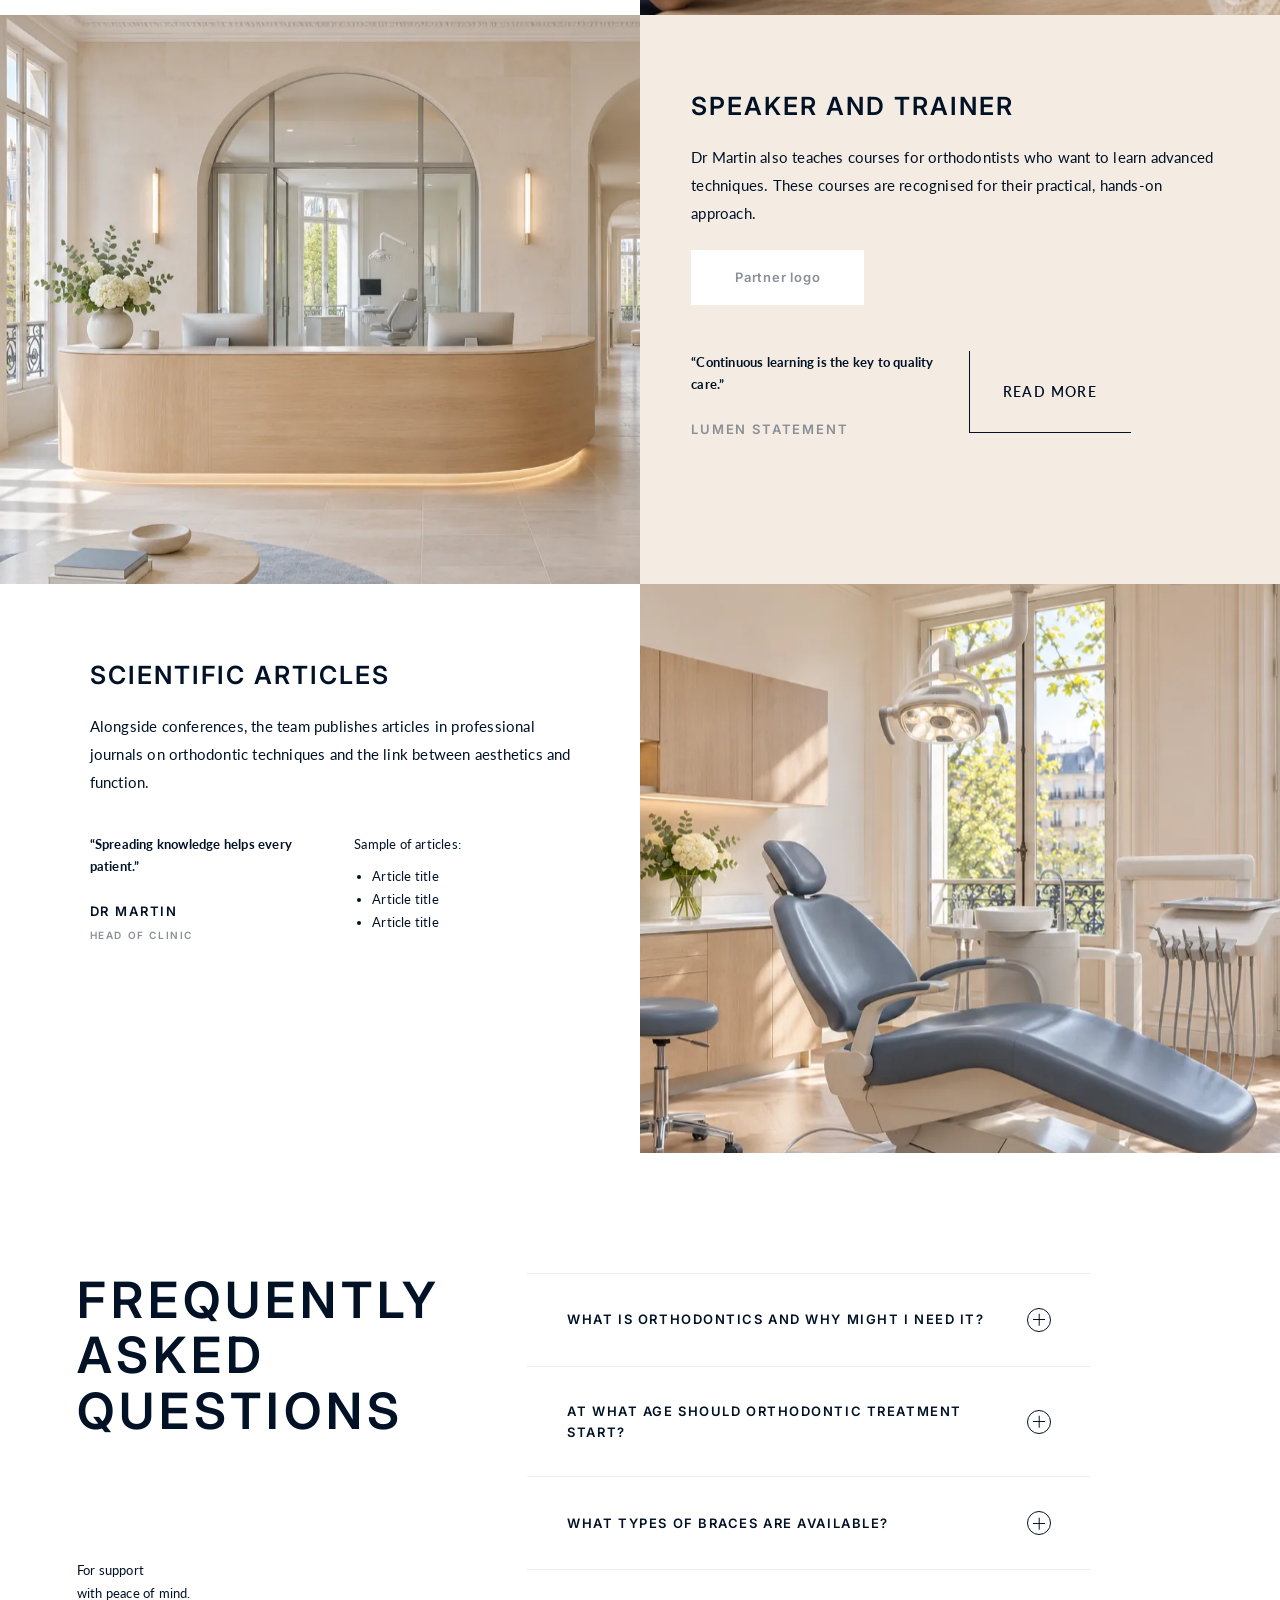
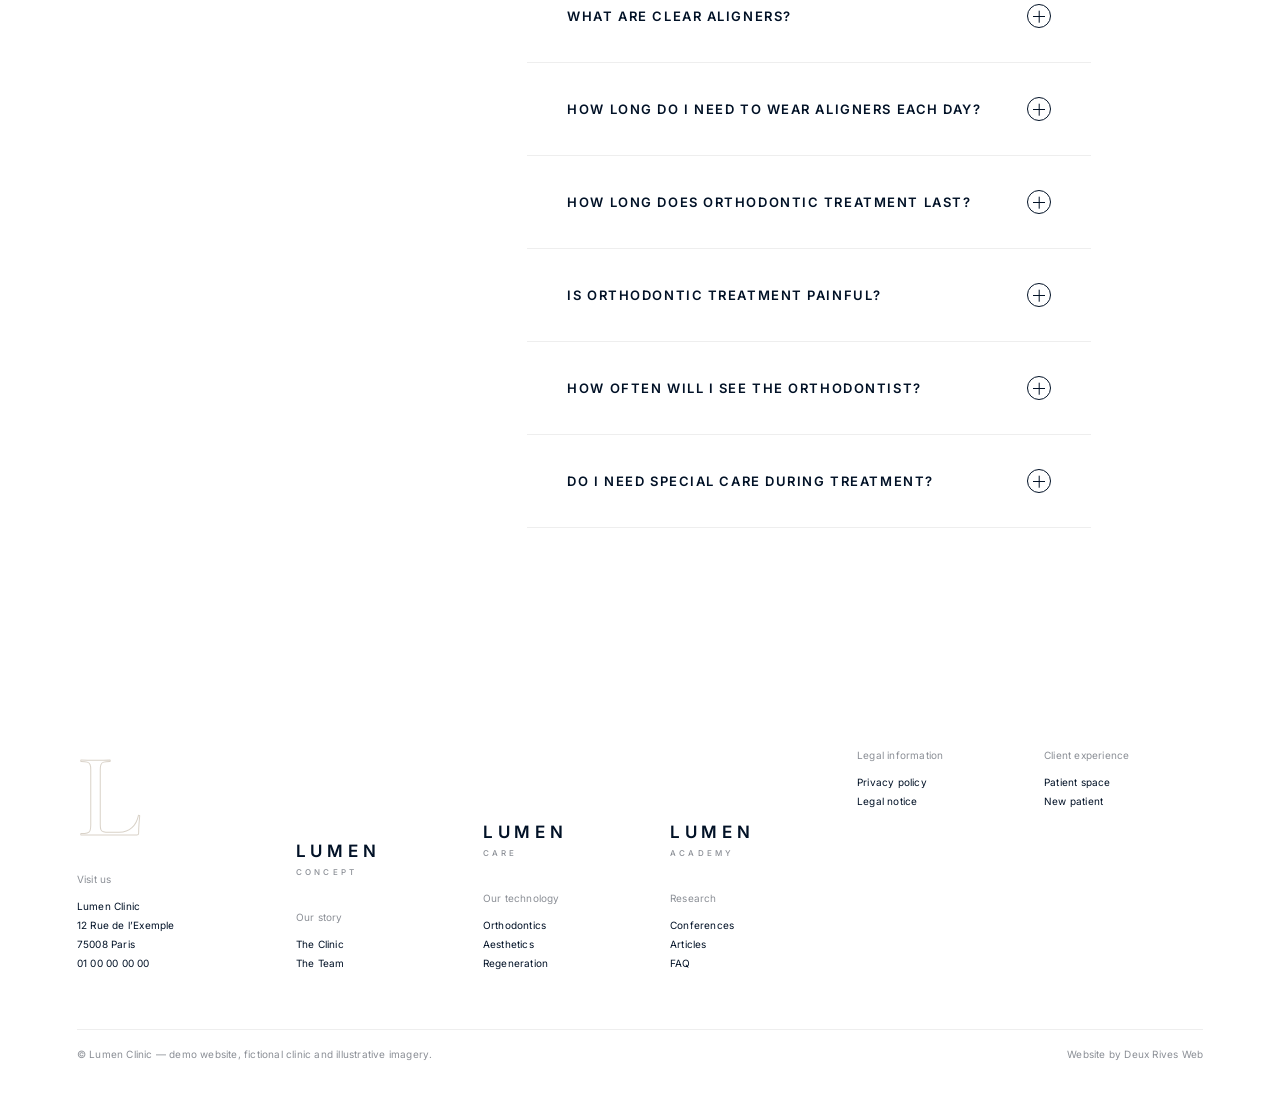
==== commit 5637a6f9: "Improve clinic navigation and add demo media" ====
--- a/academy/index.html
+++ b/academy/index.html
@@ -27,14 +27,14 @@
       </div>
       <nav class="nav" aria-label="Main"><ul><li><a href="../">Home</a></li><li><a href="../the-clinic/">The Clinic</a></li><li><a href="../our-concept/">Our Concept</a></li><li><a href="../our-treatments/">Our Treatments<svg class="chev" viewBox="0 0 24 24"><path d="M5 9l7 7 7-7"/></svg></a><ul class="sub"><li><a href="../orthodontics/">Orthodontics</a></li><li><a href="../aesthetics/">Aesthetics</a></li><li><a href="../regenerating/">Regenerating</a></li></ul></li><li class="current"><a href="../academy/">Academy<svg class="chev" viewBox="0 0 24 24"><path d="M5 9l7 7 7-7"/></svg></a><ul class="sub"><li><a href="../academy/#research">Research</a></li><li><a href="../academy/#publications">Publications</a></li><li><a href="../academy/#journal">Journal</a></li><li><a href="../academy/#faq">FAQ</a></li></ul></li><li><a href="#" data-book><svg viewBox="0 0 24 24"><rect x="3" y="5" width="18" height="16" rx="1"/><path d="M3 10h18M8 3v4M16 3v4M7 14h2M11 14h2M15 14h2M7 17h2M11 17h2"/></svg>Make an appointment</a></li></ul></nav>
     </div>
-    <button class="menu-toggle" type="button">Menu</button>
+    <button class="menu-toggle" type="button" aria-controls="clinic-menu" aria-expanded="false"><span class="menu-lines" aria-hidden="true"></span>Menu</button>
   </div>
 </header>
-<div class="scrim"></div>
-<aside class="side" aria-label="Menu"><button class="close" type="button" aria-label="Close">×</button><a href="../">Home</a><a href="../the-clinic/">The Clinic</a><a href="../our-concept/">Our Concept</a><a href="../our-treatments/">Our Treatments</a><div class="subl"><a href="../orthodontics/">Orthodontics</a><a href="../aesthetics/">Aesthetics</a><a href="../regenerating/">Regenerating</a></div><a href="../academy/">Academy</a><div class="subl"><a href="../academy/#research">Research</a><a href="../academy/#publications">Publications</a><a href="../academy/#journal">Journal</a><a href="../academy/#faq">FAQ</a></div><a href="#" data-book>Make an appointment</a></aside>
+<div class="scrim" aria-hidden="true"></div>
+<aside class="side" id="clinic-menu" role="dialog" aria-modal="true" aria-label="Navigation menu" aria-hidden="true" inert><button class="close" type="button" aria-label="Close menu">×</button><nav aria-label="Main navigation"><div class="side-group"><a href="../">Home</a></div><div class="side-group"><a href="../the-clinic/">The Clinic</a></div><div class="side-group"><a href="../our-concept/">Our Concept</a></div><div class="side-group"><a href="../our-treatments/">Our Treatments</a><div class="subl"><a href="../orthodontics/">Orthodontics</a><a href="../aesthetics/">Aesthetics</a><a href="../regenerating/">Regenerating</a></div></div><div class="side-group"><a href="../academy/" aria-current="page">Academy</a><div class="subl"><a href="../academy/#research">Research</a><a href="../academy/#publications">Publications</a><a href="../academy/#journal">Journal</a><a href="../academy/#faq">FAQ</a></div></div><div class="side-group"><a href="#" data-book>Make an appointment</a></div></nav></aside>
 <main id="main">
 
-<section class="hero hero-center" style="min-height:632px"><div class="vid lab shade" data-parallax="0.4"></div>
+<section class="hero hero-center" style="min-height:632px"><div class="vid has-photo lab shade" aria-hidden="true" data-parallax="0.4"><img src="../assets/media/clinic-treatment.webp" alt="" loading="eager" fetchpriority="high" decoding="async"></div>
   <div class="content"><h1 class="t-lg">Lumen Academy</h1><p data-split>As dental technology evolves, the clinic is committed to research so our patients benefit from the latest advances.</p></div>
 </section>
 
@@ -48,11 +48,11 @@
   <div class="txt" data-anim="fade-in-from-bottom"><h2 class="t-md no-split">Conference attendance</h2>
     <p class="lead">Dr Martin regularly takes part in professional conferences, sharing her expertise and contributing to the progress of orthodontics. As a member of a national orthodontic society, she helps organise several annual meetings.</p>
     <div class="meta"><div><b>“Sharing knowledge is at the heart of our profession.”</b><span class="t-sm">Dr Martin</span><br><span class="t-xs muted">Head of clinic</span></div><div>Examples of conferences:<ul><li>Conference name</li><li>Conference name</li><li>Conference name</li></ul></div></div></div>
-  <div class="pwrap" data-anim="fade-in"><div class="ph v4" style="" role="img" aria-label="Placeholder image" data-parallax="0.08"></div></div>
+  <div class="pwrap" data-anim="fade-in"><div class="ph noicon v4" style="" data-parallax="0.08"><img src="../assets/media/clinic-consultation.webp" alt="Illustration of an orthodontic consultation" loading="lazy" decoding="async"></div></div>
 </section>
 
 <section class="split-img alt" id="speaker">
-  <div class="pwrap" data-anim="fade-in"><div class="ph v1" style="" role="img" aria-label="Placeholder image" data-parallax="0.08"></div></div>
+  <div class="pwrap" data-anim="fade-in"><div class="ph noicon v1" style="" data-parallax="0.08"><img src="../assets/media/clinic-interior.webp" alt="Light-filled clinic reception with an oak desk" loading="lazy" decoding="async"></div></div>
   <div class="txt" data-anim="fade-in-from-bottom"><h2 class="t-md no-split">Speaker and trainer</h2>
     <p class="lead">Dr Martin also teaches courses for orthodontists who want to learn advanced techniques. These courses are recognised for their practical, hands-on approach.</p>
     <span class="logo-box">Partner logo</span>
@@ -63,7 +63,7 @@
   <div class="txt" data-anim="fade-in-from-bottom"><h2 class="t-md no-split">Scientific articles</h2>
     <p class="lead">Alongside conferences, the team publishes articles in professional journals on orthodontic techniques and the link between aesthetics and function.</p>
     <div class="meta"><div><b>“Spreading knowledge helps every patient.”</b><span class="t-sm">Dr Martin</span><br><span class="t-xs muted">Head of clinic</span></div><div>Sample of articles:<ul><li>Article title</li><li>Article title</li><li>Article title</li></ul></div></div></div>
-  <div class="pwrap" data-anim="fade-in"><div class="ph v3" style="" role="img" aria-label="Placeholder image" data-parallax="0.08"></div></div>
+  <div class="pwrap" data-anim="fade-in"><div class="ph noicon v3" style="" data-parallax="0.08"><img src="../assets/media/clinic-treatment.webp" alt="Bright orthodontic treatment suite with a dental chair" loading="lazy" decoding="async"></div></div>
 </section>
 
 <section class="faq bg-white" id="faq">
@@ -81,7 +81,7 @@
     <div class="foot-legal"><h6>Legal information</h6><a href="#">Privacy policy</a><a href="#">Legal notice</a></div>
     <div class="foot-legal"><h6>Client experience</h6><a href="#">Patient space</a><a href="#" data-book>New patient</a></div>
   </div>
-  <div class="foot-bottom"><span>© Lumen Clinic — demo website, fictional clinic and placeholder content.</span><span>Website by Deux Rives Web</span></div>
+  <div class="foot-bottom"><span>© Lumen Clinic — demo website, fictional clinic and illustrative imagery.</span><span>Website by Deux Rives Web</span></div>
 </footer>
 <div class="modal" role="dialog" aria-modal="true" aria-label="Book an appointment"><div class="card"><button class="x" type="button" aria-label="Close">×</button>
   <h3>In need of an appointment?</h3><p>Book online in a few clicks, or call the clinic and our team will find a slot with you.</p>
--- a/assets/style.css
+++ b/assets/style.css
@@ -65,7 +65,7 @@
 .ph.dark{background:linear-gradient(140deg,#4a4642,#1e1c1a)}
 .ph.noicon::after{display:none}
 .ph.person::after{background-image:url("data:image/svg+xml,%3Csvg xmlns='http://www.w3.org/2000/svg' viewBox='0 0 24 24' fill='none' stroke='white' stroke-width='1.1'%3E%3Ccircle cx='12' cy='8' r='4'/%3E%3Cpath d='M4 21c1.5-4.5 5-6.5 8-6.5s6.5 2 8 6.5'/%3E%3C/svg%3E");background-size:70px}
-.ph img{width:100%;height:100%;object-fit:cover}
+.ph img{position:absolute;inset:0;display:block;width:100%;height:100%;object-fit:cover}
 /* "video" backgrounds */
 .vid{position:absolute;inset:0;overflow:hidden;background:#a9a39b}
 .vid::before{content:"";position:absolute;inset:-20%;background:radial-gradient(circle at 30% 40%,rgba(255,255,255,.22),transparent 45%),radial-gradient(circle at 70% 65%,rgba(0,0,0,.18),transparent 50%);animation:drift 18s ease-in-out infinite alternate}
@@ -77,10 +77,17 @@
 @keyframes drift{from{transform:translate(-3%,-2%) scale(1)}to{transform:translate(3%,2%) scale(1.08)}}
 .shade::after{content:"";position:absolute;inset:0;background:rgba(0,0,0,.28)}
 
+.vid.has-photo::before{display:none}
+.vid.has-photo img{display:block;width:100%;height:100%;object-fit:cover}
+.hero .vid.has-photo::after{content:"";position:absolute;inset:0;background:linear-gradient(180deg,rgba(1,17,38,.63),rgba(1,17,38,.36) 56%,rgba(1,17,38,.60))}
+.clinic-preview{margin:clamp(30px,7vw,70px) auto 0;max-width:960px}
+.clinic-preview video{display:block;width:100%;aspect-ratio:16/9;background:#011126;object-fit:cover}
+.clinic-preview figcaption{margin-top:8px;color:#4a4a4a;font-size:.86rem}
+
 /* ---------- Header ---------- */
 .site-header{position:fixed;top:0;left:0;right:0;z-index:50;color:#fff;transition:background .35s,color .35s,box-shadow .35s}
 .site-header.dark-text{color:var(--navy)}
-.site-header .inner{display:grid;grid-template-columns:170px 1fr;align-items:center;padding:0 28px}
+.site-header .inner{display:grid;grid-template-columns:170px minmax(0,1fr) auto;align-items:center;gap:16px;padding:0 28px}
 .logo{display:flex;flex-direction:column;line-height:.9;justify-self:start;padding:18px 0;transition:padding .35s}
 .logo .w1{font:600 30px/1 var(--display);letter-spacing:.28em}
 .logo .w2{font:500 9px/1 var(--display);letter-spacing:.62em;margin-top:8px;padding-left:3px}
@@ -100,7 +107,8 @@
 .nav li:hover>.sub,.nav li:focus-within>.sub{opacity:1;visibility:visible;transform:none}
 .nav .sub a{display:block;padding:8px 22px;font:400 11px/1.4 var(--sans);letter-spacing:.11em;text-transform:uppercase}
 .nav .sub a:hover{background:var(--cream)}
-.menu-toggle{display:none;background:none;border:0;color:inherit;font:600 11px var(--sans);letter-spacing:.16em;text-transform:uppercase;cursor:pointer;justify-self:end}
+.menu-toggle{display:inline-flex;align-items:center;gap:9px;background:none;border:0;color:inherit;padding:12px 0 12px 8px;font:600 11px var(--sans);letter-spacing:.14em;text-transform:uppercase;cursor:pointer;justify-self:end}
+.menu-lines{display:inline-block;width:19px;height:9px;border-block:1px solid currentColor}
 .site-header.scrolled{background:var(--header);color:var(--navy);box-shadow:0 1px 0 rgba(1,17,38,.06)}
 .site-header.scrolled .topbar{height:0;overflow:hidden;border:0}
 .site-header.scrolled .logo{padding:8px 0}
@@ -108,14 +116,28 @@
 .site-header.scrolled .logo .w2{font-size:6px;margin-top:5px}
 .site-header.scrolled .nav{height:44px}
 
-/* side panel (mobile) */
-.side{position:fixed;inset:0 0 0 auto;width:min(420px,100%);background:var(--navy);color:#fff;z-index:80;transform:translateX(100%);transition:transform .45s cubic-bezier(.2,.7,.2,1);padding:90px 44px 40px;overflow:auto}
-.side.open{transform:none}
+/* Off-canvas navigation */
+html.menu-open{overflow:hidden}
+.side{position:fixed;inset:0 0 0 auto;width:min(440px,100%);padding:82px clamp(26px,6vw,48px) 36px;background:var(--navy);color:#fff;z-index:80;overflow:auto;overscroll-behavior:contain;visibility:hidden;transform:translateX(100%);transition:transform .48s cubic-bezier(.22,1,.36,1),visibility 0s .48s}
+.side.open{visibility:visible;transform:none;transition-delay:0s}
+.side-group{opacity:0;transform:translateX(16px);transition:opacity .22s,transform .3s cubic-bezier(.22,1,.36,1)}
+.side.open .side-group{opacity:1;transform:none;transition-delay:var(--menu-delay,80ms)}
+.side-group:nth-child(2){--menu-delay:120ms}
+.side-group:nth-child(3){--menu-delay:160ms}
+.side-group:nth-child(4){--menu-delay:200ms}
+.side-group:nth-child(5){--menu-delay:240ms}
+.side-group:nth-child(6){--menu-delay:280ms}
 .side a{display:block;padding:10px 0;font:600 15px var(--display);letter-spacing:.14em;text-transform:uppercase}
+.side a[aria-current="page"]{text-decoration:underline;text-underline-offset:.32em}
 .side .subl a{font:400 12px var(--sans);padding:6px 0 6px 18px;opacity:.75}
-.side .close{position:absolute;top:28px;right:32px;background:none;border:0;color:#fff;font-size:28px;cursor:pointer}
-.scrim{position:fixed;inset:0;background:rgba(1,17,38,.35);z-index:70;opacity:0;visibility:hidden;transition:.3s}
-.scrim.open{opacity:1;visibility:visible}
+.side .close{position:absolute;top:24px;right:28px;background:none;border:0;color:#fff;font-size:30px;padding:5px 10px;cursor:pointer}
+.side :focus-visible,.menu-toggle:focus-visible{outline:2px solid currentColor;outline-offset:4px}
+.scrim{position:fixed;inset:0;background:rgba(1,17,38,.42);z-index:70;opacity:0;visibility:hidden;transition:opacity .32s,visibility 0s .32s}
+.scrim.open{opacity:1;visibility:visible;transition-delay:0s}
+@media (max-width:1280px) and (min-width:1101px){
+  .topbar{gap:28px}
+  .nav>ul>li>a{padding-inline:10px}
+}
 
 /* ---------- Generic layout ---------- */
 .sec{position:relative;padding:75px var(--pad)}
@@ -345,9 +367,7 @@
 
 /* ---------- Responsive ---------- */
 @media (max-width:1100px){
-  .topbar{display:none}
-  .nav{display:none}
-  .menu-toggle{display:block}
+  .site-header .right{display:none}
   .site-header .inner{grid-template-columns:1fr auto;padding:0 22px}
   .t-hero{font-size:30px}
   .t-xl{font-size:36px}
@@ -494,9 +514,6 @@
 .map .info,.map .pin{z-index:500}
 .map.has-tiles .pin{display:none}
 
-/* Concept autoplay video placeholder */
-.video-box .vid{position:absolute;inset:0}
-
 @media (max-width:860px){
   .simple-slider{margin-left:0;min-height:320px}
   .treat{min-height:0}
@@ -504,7 +521,7 @@
   .tab-line{display:none}
 }
 @media (prefers-reduced-motion:reduce){
-  [data-anim],.si,.page-trans{transition:none!important}
+  [data-anim],.si,.page-trans,.side,.scrim,.side-group{transition:none!important}
   [data-anim]:not(.in),.si{opacity:1!important;transform:none!important}
   .page-trans{display:none}
 }
